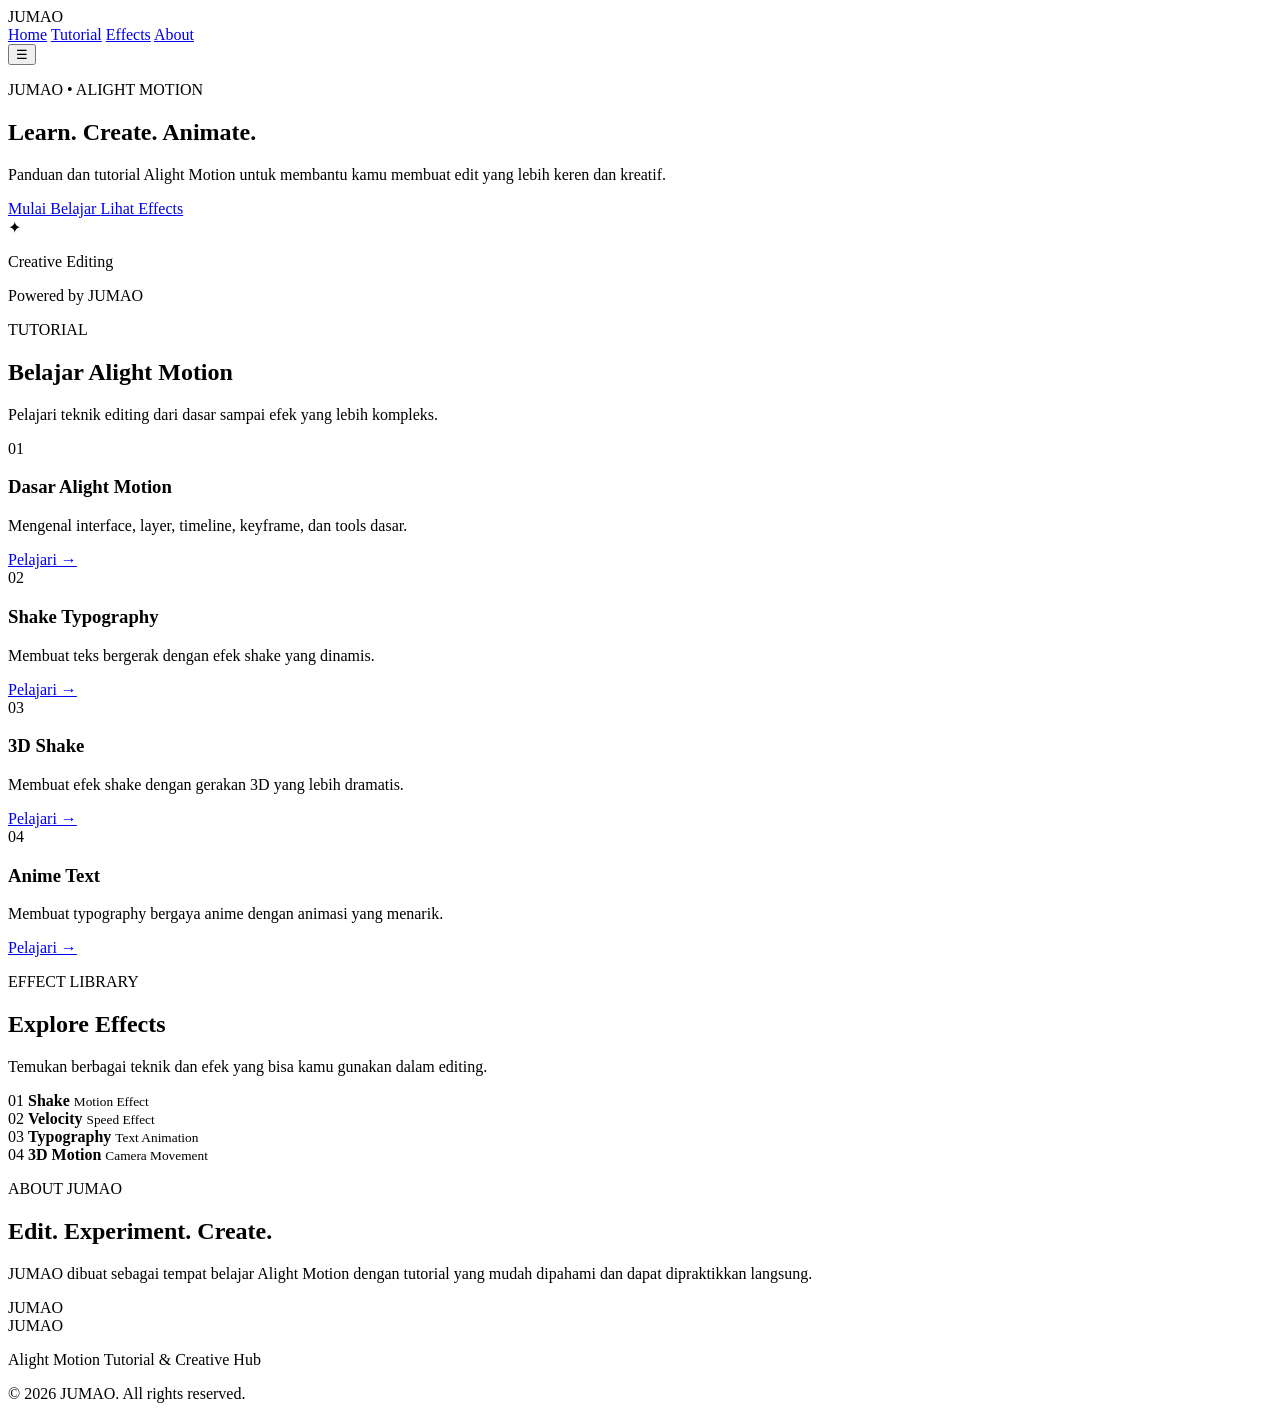
==== index.html @ 1ea70a0a "index.html" ====
<!DOCTYPE html>
<html lang="id">
<head>
    <meta charset="UTF-8">

    <meta name="viewport"
          content="width=device-width, initial-scale=1.0">

    <meta name="description"
          content="JUMAO adalah website panduan dan tutorial Alight Motion untuk belajar editing video.">

    <meta name="theme-color" content="#000000">

    <title>JUMAO - Alight Motion Tutorial</title>

    <!-- CSS -->
    <link rel="stylesheet" href="style.css">
</head>

<body>

    <!-- =========================
         NAVBAR
    ========================== -->

    <header class="navbar">

        <div class="logo">
            JUMAO
        </div>

        <nav class="nav-menu">
            <a href="#home">Home</a>
            <a href="#tutorial">Tutorial</a>
            <a href="#effects">Effects</a>
            <a href="#about">About</a>
        </nav>

        <button class="menu-button">
            ☰
        </button>

    </header>


    <!-- =========================
         HERO SECTION
    ========================== -->

    <main>

        <section id="home" class="hero">

            <div class="hero-content">

                <p class="small-title">
                    JUMAO • ALIGHT MOTION
                </p>

                <h1>
                    Learn.
                    <span>Create.</span>
                    Animate.
                </h1>

                <p class="hero-description">
                    Panduan dan tutorial Alight Motion
                    untuk membantu kamu membuat edit
                    yang lebih keren dan kreatif.
                </p>

                <div class="hero-buttons">

                    <a href="#tutorial" class="button primary">
                        Mulai Belajar
                    </a>

                    <a href="#effects" class="button secondary">
                        Lihat Effects
                    </a>

                </div>

            </div>


            <!-- Bubble / Glass Element -->

            <div class="hero-bubble">

                <div class="bubble-icon">
                    ✦
                </div>

                <p>Creative Editing</p>

                <span>
                    Powered by JUMAO
                </span>

            </div>

        </section>


        <!-- =========================
             TUTORIAL SECTION
        ========================== -->

        <section id="tutorial" class="tutorial">

            <div class="section-header">

                <p class="section-label">
                    TUTORIAL
                </p>

                <h2>
                    Belajar Alight Motion
                </h2>

                <p>
                    Pelajari teknik editing dari dasar
                    sampai efek yang lebih kompleks.
                </p>

            </div>


            <div class="tutorial-grid">

                <!-- Tutorial 1 -->

                <article class="tutorial-card">

                    <div class="card-number">
                        01
                    </div>

                    <h3>
                        Dasar Alight Motion
                    </h3>

                    <p>
                        Mengenal interface, layer,
                        timeline, keyframe, dan
                        tools dasar.
                    </p>

                    <a href="#">
                        Pelajari →
                    </a>

                </article>


                <!-- Tutorial 2 -->

                <article class="tutorial-card">

                    <div class="card-number">
                        02
                    </div>

                    <h3>
                        Shake Typography
                    </h3>

                    <p>
                        Membuat teks bergerak dengan
                        efek shake yang dinamis.
                    </p>

                    <a href="#">
                        Pelajari →
                    </a>

                </article>


                <!-- Tutorial 3 -->

                <article class="tutorial-card">

                    <div class="card-number">
                        03
                    </div>

                    <h3>
                        3D Shake
                    </h3>

                    <p>
                        Membuat efek shake dengan
                        gerakan 3D yang lebih dramatis.
                    </p>

                    <a href="#">
                        Pelajari →
                    </a>

                </article>


                <!-- Tutorial 4 -->

                <article class="tutorial-card">

                    <div class="card-number">
                        04
                    </div>

                    <h3>
                        Anime Text
                    </h3>

                    <p>
                        Membuat typography bergaya
                        anime dengan animasi yang menarik.
                    </p>

                    <a href="#">
                        Pelajari →
                    </a>

                </article>

            </div>

        </section>


        <!-- =========================
             EFFECTS SECTION
        ========================== -->

        <section id="effects" class="effects">

            <div class="section-header">

                <p class="section-label">
                    EFFECT LIBRARY
                </p>

                <h2>
                    Explore Effects
                </h2>

                <p>
                    Temukan berbagai teknik dan
                    efek yang bisa kamu gunakan
                    dalam editing.
                </p>

            </div>


            <div class="effects-list">

                <div class="effect-item">
                    <span>01</span>
                    <strong>Shake</strong>
                    <small>Motion Effect</small>
                </div>

                <div class="effect-item">
                    <span>02</span>
                    <strong>Velocity</strong>
                    <small>Speed Effect</small>
                </div>

                <div class="effect-item">
                    <span>03</span>
                    <strong>Typography</strong>
                    <small>Text Animation</small>
                </div>

                <div class="effect-item">
                    <span>04</span>
                    <strong>3D Motion</strong>
                    <small>Camera Movement</small>
                </div>

            </div>

        </section>


        <!-- =========================
             ABOUT SECTION
        ========================== -->

        <section id="about" class="about">

            <div class="about-box">

                <p class="section-label">
                    ABOUT JUMAO
                </p>

                <h2>
                    Edit. Experiment.
                    <span>Create.</span>
                </h2>

                <p>
                    JUMAO dibuat sebagai tempat belajar
                    Alight Motion dengan tutorial yang
                    mudah dipahami dan dapat dipraktikkan
                    langsung.
                </p>

                <div class="brand">
                    JUMAO
                </div>

            </div>

        </section>

    </main>


    <!-- =========================
         FOOTER
    ========================== -->

    <footer>

        <div class="footer-logo">
            JUMAO
        </div>

        <p>
            Alight Motion Tutorial & Creative Hub
        </p>

        <p class="copyright">
            © 2026 JUMAO. All rights reserved.
        </p>

    </footer>


    <!-- JavaScript -->

    <script src="script.js"></script>

</body>
  </html>
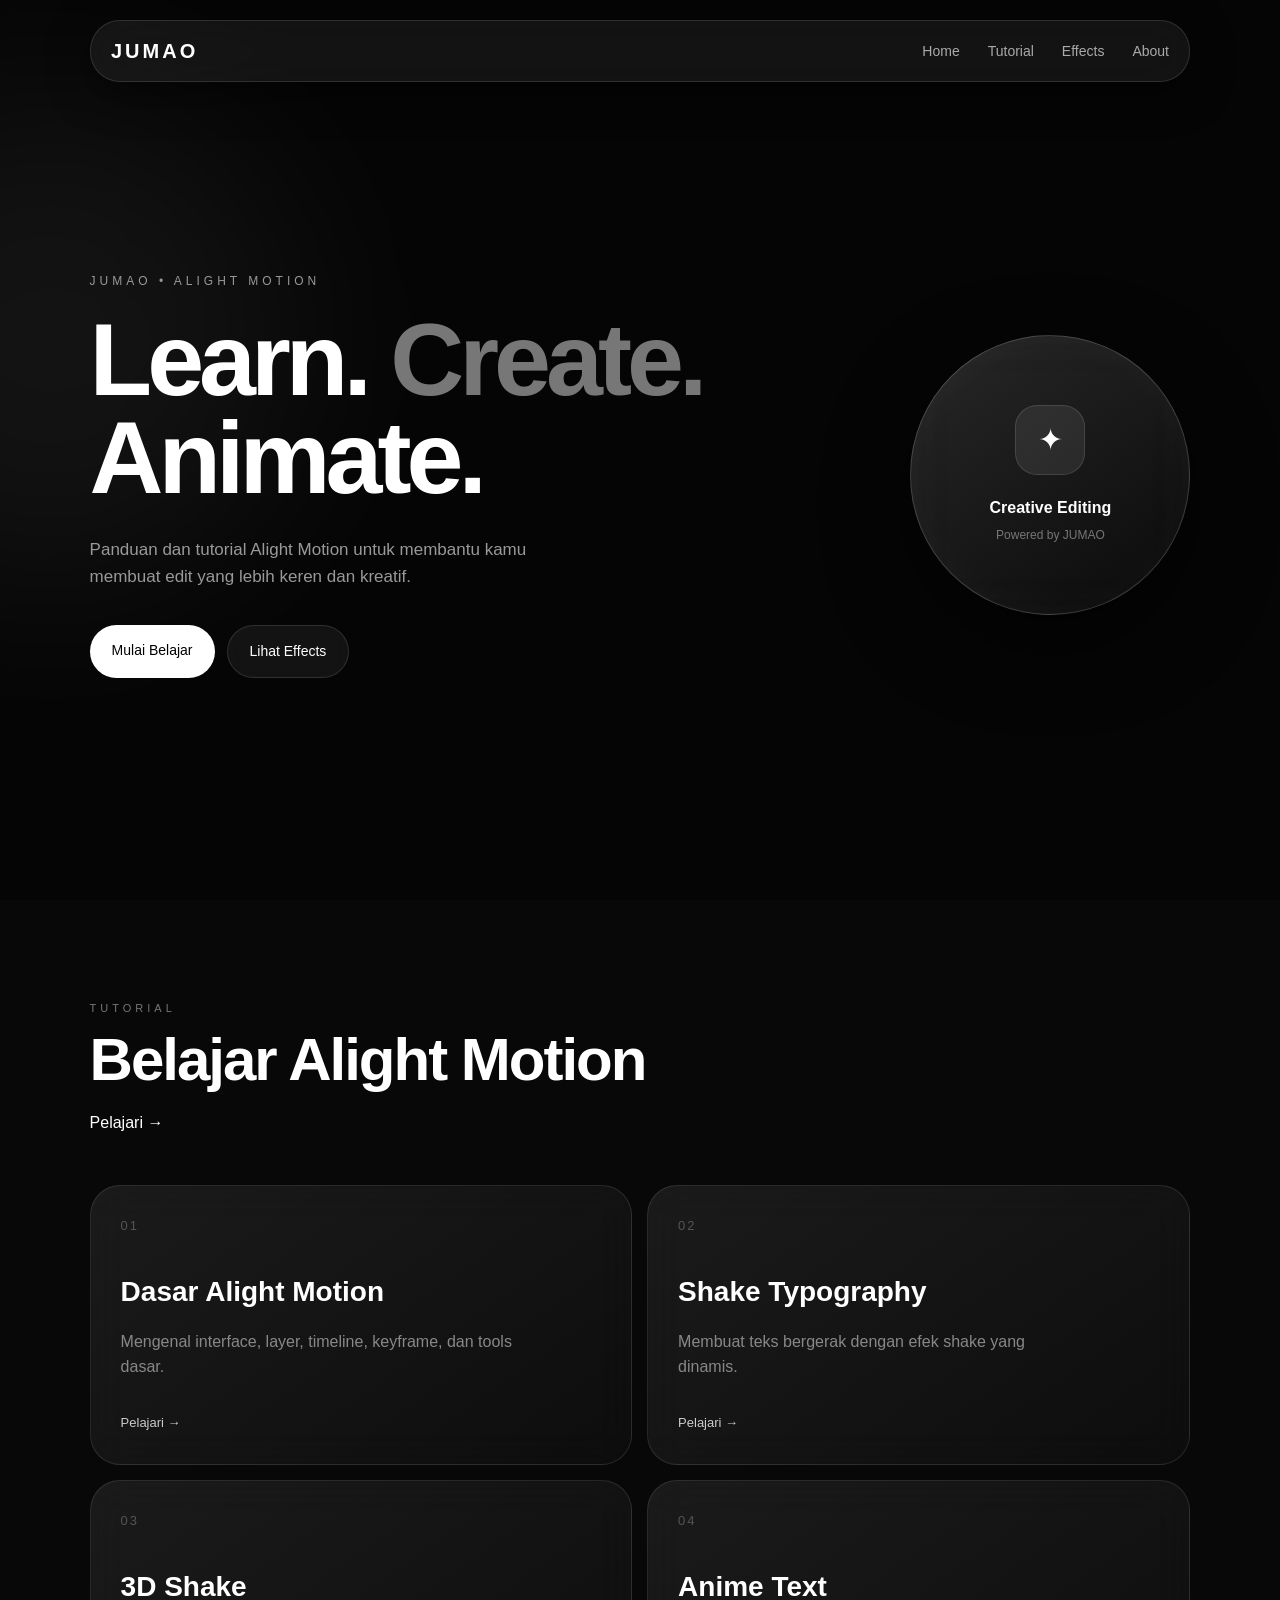
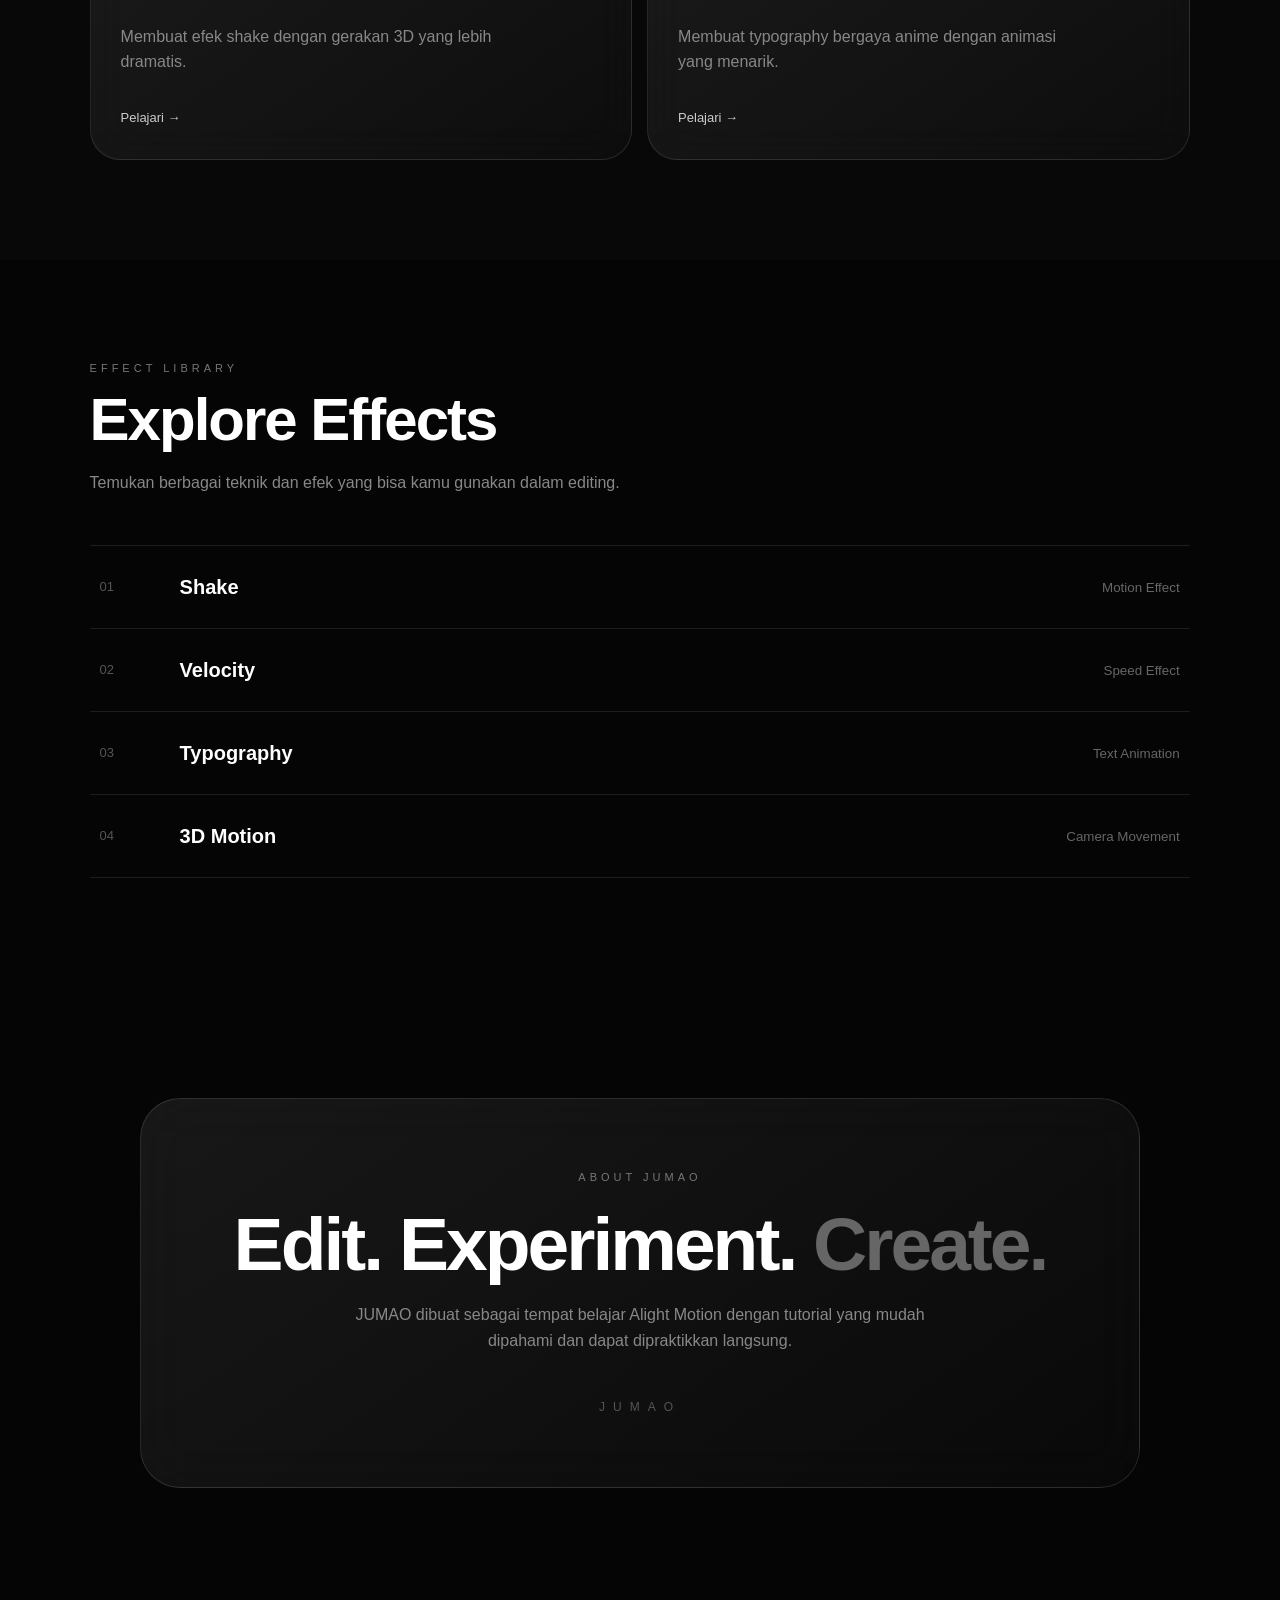
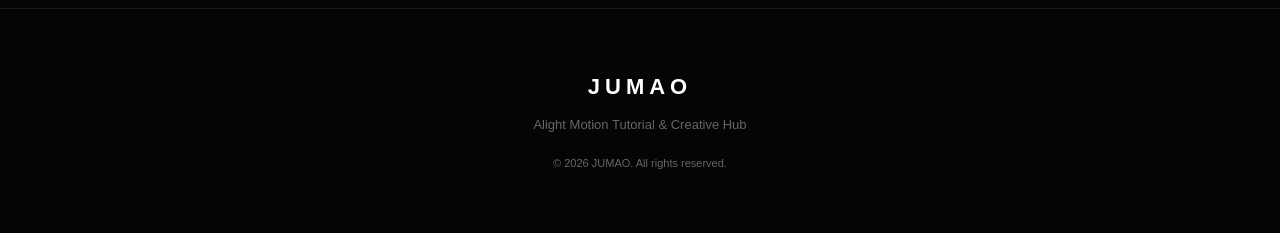
==== commit 671923fc: "index.html" ====
--- a/index.html
+++ b/index.html
@@ -119,10 +119,9 @@
                     Belajar Alight Motion
                 </h2>
 
-                <p>
-                    Pelajari teknik editing dari dasar
-                    sampai efek yang lebih kompleks.
-                </p>
+                <a href="basic.html">
+                    Pelajari →
+                </a>
 
             </div>
 
--- a/style.css
+++ b/style.css
@@ -0,0 +1,995 @@
+/* ========================================
+   JUMAO - ALIGHT MOTION
+   MAIN WEBSITE STYLES
+======================================== */
+
+
+/* ========================================
+   RESET
+======================================== */
+
+* {
+    margin: 0;
+    padding: 0;
+    box-sizing: border-box;
+}
+
+html {
+    scroll-behavior: smooth;
+}
+
+body {
+    background: #050505;
+    color: #ffffff;
+    font-family: Arial, Helvetica, sans-serif;
+    line-height: 1.6;
+    overflow-x: hidden;
+}
+
+
+/* ========================================
+   GLOBAL
+======================================== */
+
+a {
+    color: inherit;
+    text-decoration: none;
+}
+
+button {
+    font: inherit;
+}
+
+section {
+    position: relative;
+    padding: 100px 7%;
+}
+
+
+/* ========================================
+   NAVBAR
+======================================== */
+
+.navbar {
+    position: fixed;
+    top: 20px;
+    left: 50%;
+    transform: translateX(-50%);
+
+    width: 90%;
+    max-width: 1100px;
+
+    padding: 14px 20px;
+
+    display: flex;
+    align-items: center;
+    justify-content: space-between;
+
+    background: rgba(255, 255, 255, 0.06);
+    border: 1px solid rgba(255, 255, 255, 0.12);
+
+    backdrop-filter: blur(25px);
+    -webkit-backdrop-filter: blur(25px);
+
+    border-radius: 30px;
+
+    z-index: 1000;
+
+    box-shadow:
+        0 10px 40px rgba(0, 0, 0, 0.5);
+}
+
+
+/* LOGO */
+
+.logo {
+    font-size: 20px;
+    font-weight: 900;
+    letter-spacing: 3px;
+}
+
+
+/* MENU */
+
+.nav-menu {
+    display: flex;
+    gap: 28px;
+}
+
+.nav-menu a {
+    color: #aaa;
+    font-size: 14px;
+    transition: 0.3s;
+}
+
+.nav-menu a:hover {
+    color: white;
+}
+
+
+/* MOBILE MENU BUTTON */
+
+.menu-button {
+    display: none;
+
+    width: 42px;
+    height: 42px;
+
+    border-radius: 50%;
+
+    border: 1px solid rgba(255,255,255,0.12);
+
+    background: rgba(255,255,255,0.08);
+
+    color: white;
+
+    cursor: pointer;
+}
+
+
+/* ========================================
+   HERO
+======================================== */
+
+.hero {
+    min-height: 100vh;
+
+    display: flex;
+    align-items: center;
+    justify-content: space-between;
+
+    gap: 50px;
+
+    padding-top: 150px;
+
+    overflow: hidden;
+}
+
+
+/* BACKGROUND GLOW */
+
+.hero::before {
+    content: "";
+
+    position: absolute;
+
+    width: 500px;
+    height: 500px;
+
+    background: rgba(255,255,255,0.06);
+
+    filter: blur(100px);
+
+    border-radius: 50%;
+
+    top: 10%;
+    left: -200px;
+}
+
+
+/* HERO CONTENT */
+
+.hero-content {
+    max-width: 650px;
+
+    position: relative;
+    z-index: 2;
+}
+
+
+.small-title {
+    color: #999;
+
+    font-size: 12px;
+
+    letter-spacing: 4px;
+
+    margin-bottom: 20px;
+}
+
+
+.hero h1 {
+    font-size: clamp(55px, 8vw, 110px);
+
+    line-height: 0.95;
+
+    letter-spacing: -5px;
+
+    font-weight: 900;
+}
+
+
+.hero h1 span {
+    color: #777;
+}
+
+
+.hero-description {
+    margin-top: 30px;
+
+    max-width: 500px;
+
+    color: #999;
+
+    font-size: 17px;
+}
+
+
+/* ========================================
+   BUTTONS
+======================================== */
+
+.hero-buttons {
+    display: flex;
+
+    gap: 12px;
+
+    margin-top: 35px;
+}
+
+
+.button {
+    padding: 14px 22px;
+
+    border-radius: 30px;
+
+    font-size: 14px;
+
+    transition: 0.3s;
+}
+
+
+.button.primary {
+    background: white;
+    color: black;
+}
+
+
+.button.primary:hover {
+    transform: translateY(-3px);
+
+    box-shadow:
+        0 10px 30px rgba(255,255,255,0.15);
+}
+
+
+.button.secondary {
+    background: rgba(255,255,255,0.06);
+
+    border: 1px solid rgba(255,255,255,0.12);
+
+    color: white;
+
+    backdrop-filter: blur(10px);
+}
+
+
+.button.secondary:hover {
+    background: rgba(255,255,255,0.12);
+}
+
+
+/* ========================================
+   IPHONE STYLE BUBBLE
+======================================== */
+
+.hero-bubble {
+    width: 280px;
+    height: 280px;
+
+    flex-shrink: 0;
+
+    border-radius: 50%;
+
+    display: flex;
+    flex-direction: column;
+
+    align-items: center;
+    justify-content: center;
+
+    text-align: center;
+
+    background:
+        linear-gradient(
+            145deg,
+            rgba(255,255,255,0.14),
+            rgba(255,255,255,0.025)
+        );
+
+    border: 1px solid rgba(255,255,255,0.18);
+
+    backdrop-filter: blur(30px);
+    -webkit-backdrop-filter: blur(30px);
+
+    box-shadow:
+        inset 0 0 40px rgba(255,255,255,0.03),
+        0 30px 80px rgba(0,0,0,0.6);
+
+    animation: floating 5s ease-in-out infinite;
+}
+
+
+.bubble-icon {
+    width: 70px;
+    height: 70px;
+
+    display: flex;
+    align-items: center;
+    justify-content: center;
+
+    border-radius: 22px;
+
+    background: rgba(255,255,255,0.08);
+
+    border: 1px solid rgba(255,255,255,0.12);
+
+    font-size: 30px;
+
+    margin-bottom: 20px;
+}
+
+
+.hero-bubble p {
+    font-weight: 700;
+
+    font-size: 16px;
+}
+
+
+.hero-bubble span {
+    margin-top: 5px;
+
+    color: #777;
+
+    font-size: 12px;
+}
+
+
+/* FLOATING ANIMATION */
+
+@keyframes floating {
+
+    0% {
+        transform: translateY(0px);
+    }
+
+    50% {
+        transform: translateY(-18px);
+    }
+
+    100% {
+        transform: translateY(0px);
+    }
+
+}
+
+
+/* ========================================
+   SECTION HEADER
+======================================== */
+
+.section-header {
+    max-width: 650px;
+
+    margin-bottom: 50px;
+}
+
+
+.section-label {
+    color: #777;
+
+    font-size: 11px;
+
+    letter-spacing: 4px;
+
+    margin-bottom: 12px;
+}
+
+
+.section-header h2 {
+    font-size: clamp(35px, 5vw, 60px);
+
+    line-height: 1;
+
+    letter-spacing: -2px;
+
+    margin-bottom: 20px;
+}
+
+
+.section-header > p:last-child {
+    color: #888;
+}
+
+
+/* ========================================
+   TUTORIAL GRID
+======================================== */
+
+.tutorial {
+    background: #080808;
+}
+
+
+.tutorial-grid {
+    display: grid;
+
+    grid-template-columns:
+        repeat(2, 1fr);
+
+    gap: 15px;
+
+    max-width: 1100px;
+}
+
+
+/* CARD */
+
+.tutorial-card {
+
+    min-height: 280px;
+
+    padding: 30px;
+
+    display: flex;
+    flex-direction: column;
+
+    justify-content: space-between;
+
+    background:
+        linear-gradient(
+            145deg,
+            rgba(255,255,255,0.08),
+            rgba(255,255,255,0.025)
+        );
+
+    border: 1px solid rgba(255,255,255,0.1);
+
+    border-radius: 30px;
+
+    backdrop-filter: blur(20px);
+
+    transition: 0.4s;
+}
+
+
+.tutorial-card:hover {
+
+    transform: translateY(-8px);
+
+    border-color:
+        rgba(255,255,255,0.25);
+
+    background:
+        rgba(255,255,255,0.09);
+}
+
+
+.card-number {
+
+    color: #555;
+
+    font-size: 13px;
+
+    letter-spacing: 2px;
+}
+
+
+.tutorial-card h3 {
+
+    font-size: 28px;
+
+    margin-top: 30px;
+}
+
+
+.tutorial-card p {
+
+    color: #888;
+
+    max-width: 400px;
+
+    margin-top: 10px;
+}
+
+
+.tutorial-card a {
+
+    margin-top: 30px;
+
+    font-size: 13px;
+
+    color: #ccc;
+}
+
+
+.tutorial-card a:hover {
+
+    color: white;
+}
+
+
+/* ========================================
+   EFFECT LIBRARY
+======================================== */
+
+.effects-list {
+
+    max-width: 1100px;
+
+    border-top:
+        1px solid rgba(255,255,255,0.1);
+}
+
+
+.effect-item {
+
+    display: grid;
+
+    grid-template-columns:
+        80px 1fr 150px;
+
+    align-items: center;
+
+    padding: 25px 10px;
+
+    border-bottom:
+        1px solid rgba(255,255,255,0.1);
+
+    transition: 0.3s;
+}
+
+
+.effect-item:hover {
+
+    padding-left: 20px;
+
+    background:
+        rgba(255,255,255,0.03);
+}
+
+
+.effect-item span {
+
+    color: #555;
+
+    font-size: 13px;
+}
+
+
+.effect-item strong {
+
+    font-size: 20px;
+}
+
+
+.effect-item small {
+
+    color: #666;
+
+    text-align: right;
+}
+
+
+/* ========================================
+   ABOUT
+======================================== */
+
+.about {
+
+    padding-top: 120px;
+    padding-bottom: 120px;
+}
+
+
+.about-box {
+
+    max-width: 1000px;
+
+    margin: auto;
+
+    padding: 70px 50px;
+
+    text-align: center;
+
+    border-radius: 40px;
+
+    background:
+        linear-gradient(
+            145deg,
+            rgba(255,255,255,0.08),
+            rgba(255,255,255,0.02)
+        );
+
+    border:
+        1px solid rgba(255,255,255,0.12);
+
+    backdrop-filter: blur(30px);
+}
+
+
+.about-box h2 {
+
+    font-size: clamp(40px, 6vw, 75px);
+
+    line-height: 1;
+
+    letter-spacing: -3px;
+
+    margin: 20px 0;
+}
+
+
+.about-box h2 span {
+
+    color: #666;
+}
+
+
+.about-box > p:not(.section-label) {
+
+    max-width: 600px;
+
+    margin: auto;
+
+    color: #888;
+}
+
+
+.brand {
+
+    margin-top: 45px;
+
+    font-size: 12px;
+
+    letter-spacing: 8px;
+
+    color: #555;
+}
+
+
+/* ========================================
+   FOOTER
+======================================== */
+
+footer {
+
+    padding: 60px 7%;
+
+    border-top:
+        1px solid rgba(255,255,255,0.08);
+
+    text-align: center;
+}
+
+
+.footer-logo {
+
+    font-size: 22px;
+
+    font-weight: 900;
+
+    letter-spacing: 5px;
+
+    margin-bottom: 10px;
+}
+
+
+footer p {
+
+    color: #666;
+
+    font-size: 13px;
+}
+
+
+footer .copyright {
+
+    margin-top: 20px;
+
+    font-size: 11px;
+}
+
+
+/* ========================================
+   MOBILE
+======================================== */
+
+@media (max-width: 768px) {
+
+    section {
+        padding: 80px 5%;
+    }
+
+
+    .navbar {
+
+        width: 92%;
+
+        top: 12px;
+
+        padding: 10px 14px;
+    }
+
+
+    .nav-menu {
+
+        display: none;
+
+        position: absolute;
+
+        top: 65px;
+
+        left: 0;
+
+        width: 100%;
+
+        padding: 20px;
+
+        flex-direction: column;
+
+        gap: 15px;
+
+        background:
+            rgba(15,15,15,0.9);
+
+        border:
+            1px solid rgba(255,255,255,0.1);
+
+        border-radius: 25px;
+
+        backdrop-filter: blur(25px);
+    }
+
+
+    .nav-menu.active {
+        display: flex;
+    }
+
+
+    .menu-button {
+        display: block;
+    }
+
+
+    .hero {
+
+        min-height: 100vh;
+
+        flex-direction: column;
+
+        justify-content: center;
+
+        align-items: flex-start;
+
+        padding-top: 130px;
+    }
+
+
+    .hero h1 {
+
+        font-size: 58px;
+
+        letter-spacing: -4px;
+    }
+
+
+    .hero-description {
+
+        font-size: 15px;
+    }
+
+
+    .hero-bubble {
+
+        width: 180px;
+
+        height: 180px;
+
+        align-self: center;
+
+        margin-top: 40px;
+    }
+
+
+    .bubble-icon {
+
+        width: 50px;
+
+        height: 50px;
+
+        font-size: 20px;
+
+        border-radius: 16px;
+
+        margin-bottom: 10px;
+    }
+
+
+    .hero-bubble p {
+        font-size: 13px;
+    }
+
+
+    .hero-bubble span {
+        font-size: 9px;
+    }
+
+
+    .tutorial-grid {
+
+        grid-template-columns: 1fr;
+    }
+
+
+    .tutorial-card {
+
+        min-height: 250px;
+    }
+
+
+    .effect-item {
+
+        grid-template-columns:
+            45px 1fr;
+    }
+
+
+    .effect-item small {
+
+        display: none;
+    }
+
+
+    .about-box {
+
+        padding: 50px 25px;
+
+        border-radius: 30px;
+    }
+
+}
+
+
+/* ========================================
+   SMALL PHONE
+======================================== */
+
+@media (max-width: 400px) {
+
+    .hero h1 {
+
+        font-size: 50px;
+    }
+
+
+    .hero-buttons {
+
+        flex-direction: column;
+
+        width: 100%;
+    }
+
+
+    .button {
+
+        text-align: center;
+    }
+
+  }
+/* ========================================
+   TUTORIAL PAGE
+======================================== */
+
+.tutorial-page {
+    max-width: 1000px;
+    margin: auto;
+    padding-top: 160px;
+}
+
+
+.tutorial-page .section-header {
+    max-width: 750px;
+}
+
+
+.tutorial-page h1 {
+    font-size: clamp(45px, 7vw, 85px);
+    line-height: 0.95;
+    letter-spacing: -4px;
+}
+
+
+/* LESSON CARD */
+
+.lesson-card {
+    position: relative;
+
+    padding: 35px;
+
+    margin-bottom: 15px;
+
+    border-radius: 30px;
+
+    background:
+        linear-gradient(
+            145deg,
+            rgba(255,255,255,0.08),
+            rgba(255,255,255,0.025)
+        );
+
+    border:
+        1px solid rgba(255,255,255,0.1);
+
+    backdrop-filter: blur(25px);
+
+    transition: 0.35s;
+}
+
+
+.lesson-card:hover {
+    transform: translateY(-5px);
+
+    border-color:
+        rgba(255,255,255,0.22);
+}
+
+
+.lesson-number {
+    color: #555;
+
+    font-size: 12px;
+
+    letter-spacing: 3px;
+}
+
+
+.lesson-card h2 {
+    margin-top: 15px;
+
+    font-size: 28px;
+}
+
+
+.lesson-card p {
+    margin-top: 10px;
+
+    max-width: 700px;
+
+    color: #888;
+}
+
+
+.back-button {
+    display: inline-block;
+
+    margin-top: 25px;
+}
+
+
+/* MOBILE */
+
+@media (max-width: 768px) {
+
+    .tutorial-page {
+        padding-top: 130px;
+    }
+
+
+    .tutorial-page h1 {
+        font-size: 52px;
+    }
+
+
+    .lesson-card {
+        padding: 25px;
+
+        border-radius: 25px;
+    }
+
+
+    .lesson-card h2 {
+        font-size: 23px;
+    }
+
+}
